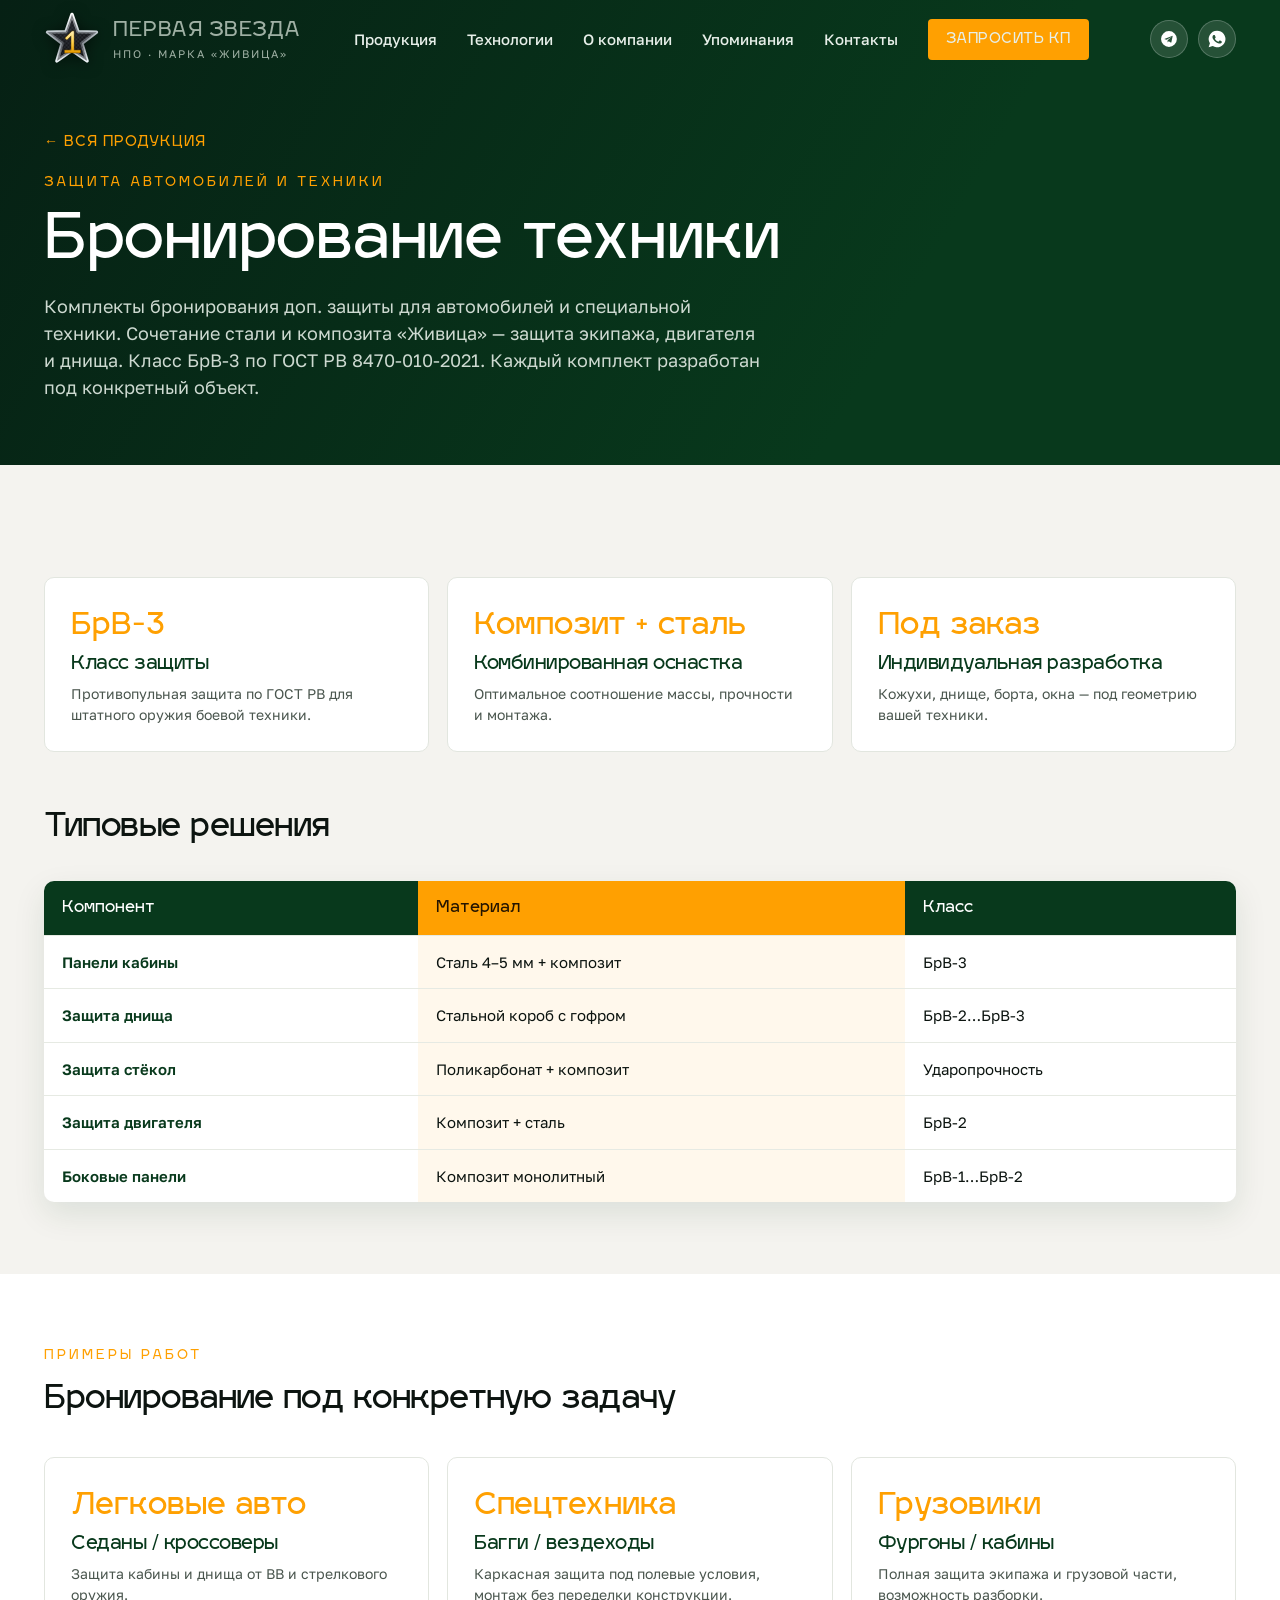
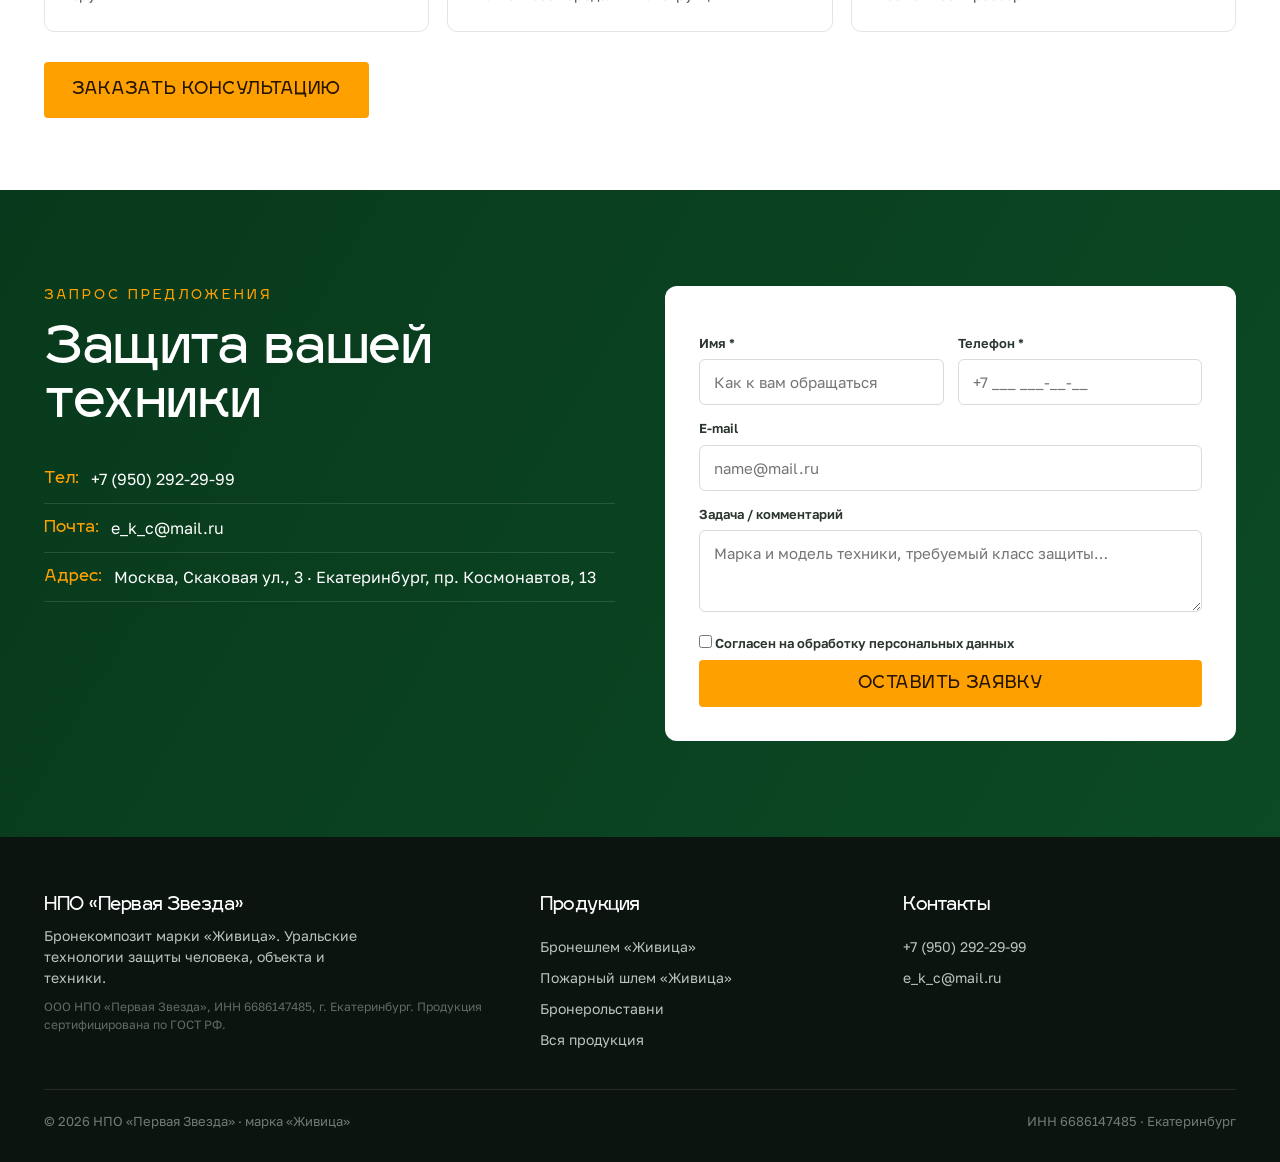
==== armored-vehicles.html @ 96b4d651 "Добавлены вкладки всех продуктов: рольставни, техника, дроны, композит, пресс-формы. Обновлены ссылк" ====
<!doctype html>
<html lang="ru">
<head>
<meta charset="utf-8">
<meta name="viewport" content="width=device-width, initial-scale=1">
<title>Бронирование техники — композит + сталь, класс БрВ-3 | НПО Первая Звезда</title>
<meta name="description" content="Комплекты бронирования техники из композита «Живица» + сталь: защита экипажа, класс БрВ-3 по ГОСТ РВ. Полная защита корпуса и стёкол. Собственное тестирование и монтаж.">
<link rel="shortcut icon" href="img/ab_shlem.png">
<link rel="stylesheet" href="css/site.css">
</head>
<body>

<header id="hdr">
  <div class="wrap nav">
    <a class="brand" href="index.html">
      <svg class="logo" viewBox="0 0 100 100" xmlns="http://www.w3.org/2000/svg">
        <defs>
          <pattern id="carbon" width="7" height="7" patternUnits="userSpaceOnUse"><rect width="7" height="7" fill="#0c0d0f"/><rect width="3.5" height="3.5" fill="#2f323a"/><rect x="3.5" y="3.5" width="3.5" height="3.5" fill="#2f323a"/></pattern>
          <radialGradient id="carbonbg" cx="42%" cy="34%" r="75%"><stop offset="0" stop-color="#33363d"/><stop offset="1" stop-color="#0a0b0d"/></radialGradient>
          <linearGradient id="silver" x1="0" y1="0" x2="0" y2="1"><stop offset="0" stop-color="#fff"/><stop offset=".35" stop-color="#c9d0d6"/><stop offset=".62" stop-color="#878e95"/><stop offset="1" stop-color="#eef3f7"/></linearGradient>
          <linearGradient id="gold" x1="0" y1="0" x2="0" y2="1"><stop offset="0" stop-color="#fff3c0"/><stop offset=".4" stop-color="#ffd24a"/><stop offset=".72" stop-color="#e89c00"/><stop offset="1" stop-color="#9c6500"/></linearGradient>
        </defs>
        <path d="M50 6 L60.9 37 L93.7 37.8 L67.6 57.7 L77 89.2 L50 70.5 L23 89.2 L32.4 57.7 L6.3 37.8 L39.1 37 Z" fill="url(#carbonbg)" stroke="url(#silver)" stroke-width="6" stroke-linejoin="round"/>
        <path d="M50 6 L60.9 37 L93.7 37.8 L67.6 57.7 L77 89.2 L50 70.5 L23 89.2 L32.4 57.7 L6.3 37.8 L39.1 37 Z" fill="url(#carbon)" opacity=".5"/>
        <text x="50" y="75" text-anchor="middle" font-family="'Igra Sans',sans-serif" font-weight="700" font-size="54" fill="url(#gold)" stroke="#5e3f00" stroke-width="0.7">1</text>
      </svg>
      <span><b>ПЕРВАЯ ЗВЕЗДА</b><span>НПО · марка «Живица»</span></span>
    </a>
    <nav class="menu" id="menu">
      <a href="index.html#products">Продукция</a>
      <a href="index.html#usp">Технологии</a>
      <a href="index.html#about">О компании</a>
      <a href="index.html#media">Упоминания</a>
      <a href="#cta">Контакты</a>
      <a href="#cta" class="btn btn-amber" style="padding:10px 18px;font-size:14px">Запросить КП</a>
    </nav>
    <div class="hsocial">
      <a href="https://t.me/Edian1" target="_blank" aria-label="Telegram"><svg viewBox="0 0 24 24"><path fill="currentColor" d="M11.94 2.5a9.5 9.5 0 1 0 0 19 9.5 9.5 0 0 0 0-19Zm4.36 6.53-1.46 6.88c-.11.49-.4.61-.81.38l-2.24-1.65-1.08 1.04c-.12.12-.22.22-.45.22l.16-2.28 4.15-3.75c.18-.16-.04-.25-.28-.09l-5.13 3.23-2.21-.69c-.48-.15-.49-.48.1-.71l8.64-3.33c.4-.15.75.09.62.7Z"/></svg></a>
      <a href="https://wa.me/79502922999" target="_blank" aria-label="WhatsApp"><svg viewBox="0 0 24 24"><path fill="currentColor" d="M12 2a10 10 0 0 0-8.5 15.2L2 22l4.9-1.5A10 10 0 1 0 12 2Zm5.6 14.1c-.24.66-1.4 1.27-1.92 1.3-.49.04-.97.2-3.3-.7-2.78-1.1-4.55-3.9-4.69-4.08-.13-.18-1.12-1.49-1.12-2.84s.71-2.01.96-2.29c.25-.27.55-.34.73-.34.18 0 .37 0 .53.01.17.01.4-.06.62.48.24.58.82 2.02.9 2.17.07.15.12.32.02.5-.1.18-.15.3-.3.46-.15.17-.31.38-.44.5-.14.14-.29.28-.13.55.17.27.74 1.2 1.58 1.95 1.08.96 1.99 1.26 2.27 1.4.27.13.43.11.59-.07.16-.18.68-.79.86-1.06.18-.27.36-.22.6-.13.25.09 1.58.74 1.85.88.27.13.45.2.52.31.07.12.07.66-.17 1.32Z"/></svg></a>
    </div>
    <button class="burger" id="burger"><span></span><span></span><span></span></button>
  </div>
</header>

<section class="phero">
  <div class="wrap">
    <a class="back" href="index.html#products">← Вся продукция</a>
    <div class="eyebrow">Защита автомобилей и техники</div>
    <h1>Бронирование техники</h1>
    <p>Комплекты бронирования доп. защиты для автомобилей и специальной техники. Сочетание стали и композита «Живица» — защита экипажа, двигателя и днища. Класс БрВ-3 по ГОСТ РВ 8470-010-2021. Каждый комплект разработан под конкретный объект.</p>
  </div>
</section>

<section class="psec" style="background:var(--paper)">
  <div class="wrap">
    <div class="feats">
      <div class="feat"><span class="big">БрВ-3</span><h4>Класс защиты</h4><p>Противопульная защита по ГОСТ РВ для штатного оружия боевой техники.</p></div>
      <div class="feat"><span class="big">Композит + сталь</span><h4>Комбинированная оснастка</h4><p>Оптимальное соотношение массы, прочности и монтажа.</p></div>
      <div class="feat"><span class="big">Под заказ</span><h4>Индивидуальная разработка</h4><p>Кожухи, днище, борта, окна — под геометрию вашей техники.</p></div>
    </div>

    <h2 style="margin-top:60px;font-size:32px">Типовые решения</h2>
    <table class="cmp">
      <thead><tr><th>Компонент</th><th class="us">Материал</th><th>Класс</th></tr></thead>
      <tbody>
        <tr><td class="p">Панели кабины</td><td class="us">Сталь 4–5 мм + композит</td><td class="mchs">БрВ-3</td></tr>
        <tr><td class="p">Защита днища</td><td class="us">Стальной короб с гофром</td><td class="mchs">БрВ-2…БрВ-3</td></tr>
        <tr><td class="p">Защита стёкол</td><td class="us">Поликарбонат + композит</td><td class="mchs">Ударопрочность</td></tr>
        <tr><td class="p">Защита двигателя</td><td class="us">Композит + сталь</td><td class="mchs">БрВ-2</td></tr>
        <tr><td class="p">Боковые панели</td><td class="us">Композит монолитный</td><td class="mchs">БрВ-1…БрВ-2</td></tr>
      </tbody>
    </table>
  </div>
</section>

<section class="psec" style="background:#fff">
  <div class="wrap">
    <div class="eyebrow">Примеры работ</div>
    <h2 style="font-size:32px">Бронирование под конкретную задачу</h2>
    <div class="feats">
      <div class="feat"><span class="big">Легковые авто</span><h4>Седаны / кроссоверы</h4><p>Защита кабины и днища от ВВ и стрелкового оружия.</p></div>
      <div class="feat"><span class="big">Спецтехника</span><h4>Багги / вездеходы</h4><p>Каркасная защита под полевые условия, монтаж без переделки конструкции.</p></div>
      <div class="feat"><span class="big">Грузовики</span><h4>Фургоны / кабины</h4><p>Полная защита экипажа и грузовой части, возможность разборки.</p></div>
    </div>
    <div style="margin-top:30px"><a class="btn btn-amber" href="#cta">Заказать консультацию</a></div>
  </div>
</section>

<section class="sec cta" id="cta">
  <div class="wrap cta-grid">
    <div>
      <div class="eyebrow">Запрос предложения</div>
      <h2 style="color:#fff">Защита вашей техники</h2>
      <ul>
        <li><b>Тел:</b> <a href="tel:+79502922999">+7 (950) 292-29-99</a></li>
        <li><b>Почта:</b> <a href="mailto:e_k_c@mail.ru">e_k_c@mail.ru</a></li>
        <li><b>Адрес:</b> Москва, Скаковая ул., 3 · Екатеринбург, пр. Космонавтов, 13</li>
      </ul>
    </div>
    <form class="form" onsubmit="return sendLead(event)">
      <div class="row">
        <div><label>Имя *</label><input name="name" required placeholder="Как к вам обращаться"></div>
        <div><label>Телефон *</label><input name="phone" required placeholder="+7 ___ ___-__-__"></div>
      </div>
      <label>E-mail</label>
      <input type="email" name="email" placeholder="name@mail.ru">
      <input type="hidden" name="product" value="Бронирование техники">
      <label>Задача / комментарий</label>
      <textarea name="msg" rows="3" placeholder="Марка и модель техники, требуемый класс защиты…"></textarea>
      <input type="text" name="website" tabindex="-1" autocomplete="off" aria-hidden="true" style="position:absolute;left:-9999px;width:1px;height:1px;opacity:0">
      <label class="consent"><input type="checkbox" required> Согласен на обработку персональных данных</label>
      <button class="btn btn-amber" style="width:100%;justify-content:center" type="submit">Оставить заявку</button>
    </form>
  </div>
</section>

<footer>
  <div class="wrap">
    <div class="foot-grid">
      <div>
        <h4 style="margin-bottom:10px">НПО «Первая Звезда»</h4>
        <p style="font-size:14px;max-width:320px">Бронекомпозит марки «Живица». Уральские технологии защиты человека, объекта и техники.</p>
        <p class="disclaimer">ООО НПО «Первая Звезда», ИНН 6686147485, г. Екатеринбург. Продукция сертифицирована по ГОСТ РФ.</p>
      </div>
      <div>
        <h4>Продукция</h4>
        <a href="broneshlem.html">Бронешлем «Живица»</a>
        <a href="fire-helmet.html">Пожарный шлем «Живица»</a>
        <a href="rolstavni.html">Бронерольставни</a>
        <a href="index.html#products">Вся продукция</a>
      </div>
      <div>
        <h4>Контакты</h4>
        <a href="tel:+79502922999">+7 (950) 292-29-99</a>
        <a href="mailto:e_k_c@mail.ru">e_k_c@mail.ru</a>
      </div>
    </div>
    <div class="foot-bot"><span>© 2026 НПО «Первая Звезда» · марка «Живица»</span><span>ИНН 6686147485 · Екатеринбург</span></div>
  </div>
</footer>

<script src="js/site.js"></script>
</body>
</html>
---- css/site.css ----
/* ===== ФИРМЕННЫЕ ШРИФТЫ ===== */
@font-face{font-family:'Igra Sans';src:url('../font/IgraSans.otf') format('opentype');font-weight:400 900;font-display:swap}
@font-face{font-family:'Golos';src:url('../font/GolosText-Regular.ttf') format('truetype');font-weight:400;font-display:swap}
@font-face{font-family:'Golos';src:url('../font/GolosText-Medium.ttf') format('truetype');font-weight:500;font-display:swap}
@font-face{font-family:'Golos';src:url('../font/GolosText-SemiBold.ttf') format('truetype');font-weight:600;font-display:swap}
@font-face{font-family:'Golos';src:url('../font/GolosText-Bold.ttf') format('truetype');font-weight:700;font-display:swap}

:root{
  --green:#08391C; --green-2:#0c4a25; --green-3:#1e3427;
  --amber:#ffa001; --sage:#596955;
  --ink:#0c1410; --paper:#f4f3ef; --white:#fff;
  --muted:#9fb0a4;
  --maxw:1240px;
}
*{box-sizing:border-box;margin:0;padding:0}
html{scroll-behavior:smooth}
body{font-family:'Golos',system-ui,sans-serif;color:var(--ink);background:var(--paper);line-height:1.5}
h1,h2,h3,h4,.dis{font-family:'Igra Sans','Golos',sans-serif;font-weight:400;line-height:1.04;letter-spacing:-.5px}
img{max-width:100%;display:block}
a{color:inherit;text-decoration:none}
.wrap{max-width:var(--maxw);margin:0 auto;padding:0 24px}
.amber{color:var(--amber)}
.btn{display:inline-flex;align-items:center;gap:10px;font-family:'Igra Sans',sans-serif;font-size:17px;padding:15px 28px;border-radius:4px;border:0;cursor:pointer;transition:.18s;text-transform:uppercase;letter-spacing:.5px}
.btn-amber{background:var(--amber);color:#241400}
.btn-amber:hover{filter:brightness(1.08);transform:translateY(-2px)}
.btn-ghost{background:transparent;color:var(--white);border:1.5px solid rgba(255,255,255,.35)}
.btn-ghost:hover{border-color:var(--amber);color:var(--amber)}
.btn-dark{background:var(--green);color:#fff}
.btn-dark:hover{background:var(--green-2);transform:translateY(-2px)}
.eyebrow{font-family:'Igra Sans',sans-serif;text-transform:uppercase;letter-spacing:3px;font-size:13px;color:var(--amber);margin-bottom:18px}
.sec{padding:96px 0}
.sec h2{font-size:clamp(30px,4.4vw,52px)}
.lead{font-size:18px;color:#3a463e;max-width:680px}

/* ===== HEADER ===== */
header{position:fixed;top:0;left:0;right:0;z-index:50;background:rgba(8,57,28,.0);transition:.25s}
header.scrolled{background:rgba(7,28,17,.96);backdrop-filter:blur(8px);box-shadow:0 6px 30px rgba(0,0,0,.35)}
.nav{display:flex;align-items:center;justify-content:space-between;height:78px}
.brand{display:flex;align-items:center;gap:13px;color:#fff}
.logo{width:56px;height:56px;display:block;flex:0 0 auto;filter:drop-shadow(0 2px 7px rgba(0,0,0,.55))}
.logo .shine{animation:shineSweep 5s ease-in-out infinite}
@keyframes shineSweep{0%,100%{transform:translateX(-30px)}55%,72%{transform:translateX(95px)}}
.brand b{font-family:'Igra Sans',sans-serif;font-weight:400;font-size:20px;letter-spacing:.5px}
.brand span{display:block;font-size:11px;letter-spacing:2px;color:var(--muted);text-transform:uppercase}
.menu{display:flex;gap:30px;align-items:center}
.menu a{color:#e7efe9;font-size:15px;font-weight:500;transition:.15s}
.menu a:hover{color:var(--amber)}
.burger{display:none;flex-direction:column;gap:5px;background:none;border:0;cursor:pointer;padding:8px}
.burger span{width:26px;height:2px;background:#fff;display:block}
/* соц-иконки (всегда видны) */
.hsocial{display:flex;gap:10px;align-items:center;margin-left:8px}
.hsocial a{width:38px;height:38px;border-radius:50%;background:rgba(255,255,255,.12);border:1px solid rgba(255,255,255,.22);display:flex;align-items:center;justify-content:center;transition:.18s;color:#fff}
.hsocial a:hover{background:var(--amber);border-color:var(--amber);color:#241400}
.hsocial svg{width:20px;height:20px;fill:currentColor;display:block}

/* ===== HERO (главная) ===== */
.hero{position:relative;min-height:100vh;display:flex;align-items:center;color:#fff;
  background:linear-gradient(120deg,rgba(6,26,15,.96) 0%,rgba(8,57,28,.72) 45%,rgba(8,57,28,.25) 100%),url('../img/main_fon.png') center/cover no-repeat,var(--green)}
.hero-grid{display:grid;grid-template-columns:1.1fr .9fr;gap:40px;align-items:center;width:100%;padding-top:90px}
.hero h1{font-size:clamp(40px,6.4vw,82px);margin:14px 0 22px}
.hero h1 em{font-style:normal;color:var(--amber)}
.hero p{font-size:19px;color:#cdd9d0;max-width:520px;margin-bottom:34px}
.hero-cta{display:flex;gap:14px;flex-wrap:wrap}
.hero-shlem{position:relative}
.hero-shlem img{filter:drop-shadow(0 30px 50px rgba(0,0,0,.55));width:100%}
.hero-badges{display:flex;gap:26px;margin-top:46px;flex-wrap:wrap}
.hero-badges div{border-left:2px solid var(--amber);padding-left:14px}
.hero-badges b{font-family:'Igra Sans',sans-serif;font-size:30px;display:block}
.hero-badges small{color:var(--muted);font-size:13px}

/* ===== PAGE HERO (вкладки) ===== */
.phero{background:linear-gradient(120deg,#062014 0%,var(--green) 70%);color:#fff;padding:128px 0 64px}
.phero .back{display:inline-flex;align-items:center;gap:8px;color:var(--amber);font-family:'Igra Sans',sans-serif;font-size:14px;text-transform:uppercase;letter-spacing:1px;margin-bottom:20px}
.phero h1{font-size:clamp(34px,5.2vw,62px)}
.phero p{color:#cdd9d0;font-size:18px;max-width:720px;margin-top:18px}
.psec{padding:72px 0}

/* ===== ПРОДУКТЫ ===== */
.products{background:var(--paper)}
.prod-grid{display:grid;grid-template-columns:repeat(3,1fr);gap:20px;margin-top:48px}
.card{position:relative;border-radius:8px;overflow:hidden;min-height:300px;display:flex;flex-direction:column;justify-content:flex-end;
  background:var(--green);color:#fff;padding:26px;transition:.2s;border:1px solid rgba(0,0,0,.06)}
.card:hover{transform:translateY(-6px);box-shadow:0 24px 50px rgba(8,57,28,.28)}
.card .bg{position:absolute;inset:0;z-index:0;background-size:cover;background-position:center;opacity:.9}
.card .ov{position:absolute;inset:0;z-index:1;background:linear-gradient(180deg,rgba(6,26,15,.15) 0%,rgba(6,26,15,.92) 92%)}
.card>*{position:relative;z-index:2}
.card h3{font-size:25px;margin-bottom:8px}
.card p{font-size:14px;color:#cfdcd2;margin-bottom:16px}
.card .more{font-family:'Igra Sans',sans-serif;color:var(--amber);text-transform:uppercase;letter-spacing:1px;font-size:13px}
.card.soon::after{content:'скоро';position:absolute;top:16px;right:16px;z-index:3;background:var(--amber);color:#241400;font-size:11px;font-weight:700;padding:4px 9px;border-radius:3px;letter-spacing:1px;text-transform:uppercase;font-family:'Golos'}

/* ===== УТП ===== */
.usp{background:var(--green);color:#fff}
.usp-grid{display:grid;grid-template-columns:1fr 1fr;gap:20px;margin-top:48px}
.usp-card{position:relative;background:#0a1a10;border:1px solid rgba(255,255,255,.07);border-top:3px solid var(--amber);border-radius:6px;padding:34px 32px;display:flex;gap:20px;transition:.18s}
.usp-card:hover{background:#0c2014;transform:translateY(-4px)}
.usp-card .ic{flex:0 0 auto;line-height:1;color:var(--amber)}
.usp-card .ic svg{width:34px;height:34px;display:block}
.cic svg{width:26px;height:26px;display:block}
.chan a svg{width:18px;height:18px;display:block;fill:currentColor}
.usp-card .ut h3{font-size:21px;margin-bottom:10px;text-transform:uppercase;letter-spacing:.5px}
.usp-card .ut p{color:#aebcb1;font-size:15px;line-height:1.55}
.usp-card .hl{color:var(--amber);font-weight:600}

/* ===== О КОМПАНИИ / таймлайн ===== */
.about{background:var(--paper)}
.tl{display:grid;grid-template-columns:repeat(4,1fr);gap:18px;margin-top:44px}
.tl div{background:#fff;border-top:3px solid var(--amber);padding:24px;border-radius:6px;box-shadow:0 8px 24px rgba(8,57,28,.06)}
.tl b{font-family:'Igra Sans',sans-serif;font-size:22px;color:var(--green);display:block;margin-bottom:8px}
.tl p{font-size:14px;color:#4a564e}

/* ===== СЕРТИФИКАТЫ ===== */
.partners{background:#fff}
.certs{display:grid;grid-template-columns:repeat(4,1fr);gap:20px;margin-top:44px}
.cert{background:var(--paper);border:1px solid #e2e6df;border-radius:8px;padding:28px;transition:.18s;display:flex;flex-direction:column}
.cert:hover{border-color:var(--amber);transform:translateY(-5px);box-shadow:0 18px 40px rgba(8,57,28,.12)}
.cert .cic{width:54px;height:54px;border-radius:8px;background:var(--green);color:var(--amber);display:flex;align-items:center;justify-content:center;margin-bottom:18px}
.cert h4{font-size:19px;color:var(--green);margin-bottom:8px}
.cert p{font-size:13px;color:#5a665e;flex:1;margin-bottom:14px}
.cert .more{font-family:'Igra Sans';color:var(--amber);font-size:13px;text-transform:uppercase;letter-spacing:.5px}

/* ===== СРАВНЕНИЕ / ТАБЛИЦЫ ===== */
.cmp{width:100%;border-collapse:collapse;margin-top:36px;font-size:15px;background:#fff;border-radius:10px;overflow:hidden;box-shadow:0 12px 32px rgba(8,57,28,.10)}
.cmp th,.cmp td{padding:15px 18px;text-align:left;border-bottom:1px solid #e6eae3;vertical-align:top}
.cmp thead th{background:var(--green);color:#fff;font-family:'Igra Sans',sans-serif;font-weight:400;font-size:16px}
.cmp thead th.us{background:var(--amber);color:#241400}
.cmp td.p{font-weight:600;color:var(--green)}
.cmp td.us{background:#fff8ec}
.cmp tr:last-child td{border-bottom:0}
@media(max-width:640px){.cmp,.cmp thead,.cmp tbody,.cmp th,.cmp td,.cmp tr{display:block}.cmp thead{display:none}.cmp td{border:0;padding:6px 16px}.cmp tr{border-bottom:2px solid #e6eae3;padding:10px 0}.cmp td.p{padding-top:14px;font-size:16px}.cmp td.us::before{content:'Живица: ';color:var(--amber);font-weight:700}.cmp td.mchs::before{content:'Каска МЧС: ';color:#8a958d;font-weight:700}}

/* ===== ВИДЕО / ГАЛЕРЕЯ ===== */
.vrow{display:grid;grid-template-columns:repeat(3,1fr);gap:20px;margin-top:44px}
.vrow.two{grid-template-columns:repeat(2,1fr)}
.vid{margin:0}
.vid video{width:100%;height:460px;object-fit:cover;border-radius:10px;background:#05190e;display:block;box-shadow:0 14px 36px rgba(8,57,28,.16)}
.vid figcaption{font-size:14px;color:#46524a;margin-top:12px;padding-left:14px;border-left:3px solid var(--amber)}
.gal{display:grid;grid-template-columns:repeat(4,1fr);gap:12px;margin-top:30px}
.gal a{display:block;border-radius:8px;overflow:hidden;aspect-ratio:1/1}
.gal img{width:100%;height:100%;object-fit:cover;transition:.25s}
.gal a:hover img{transform:scale(1.06)}

/* ===== СПЕЦИФИКАЦИИ (карточки) ===== */
.feats{display:grid;grid-template-columns:repeat(3,1fr);gap:18px;margin-top:40px}
.feat{background:#fff;border:1px solid #e2e6df;border-radius:10px;padding:26px}
.feat h4{color:var(--green);font-size:19px;margin-bottom:8px}
.feat p{font-size:14px;color:#4a564e}
.feat .big{font-family:'Igra Sans';font-size:30px;color:var(--amber);display:block;margin-bottom:6px}

/* ===== МЕДИА ===== */
.media{background:var(--green-3);color:#fff}
.media-feat{display:grid;grid-template-columns:1.6fr 1fr;gap:0;margin-top:40px;border:1px solid rgba(255,160,1,.4);border-radius:10px;overflow:hidden;transition:.18s}
.media-feat:hover{border-color:var(--amber);box-shadow:0 18px 50px rgba(0,0,0,.35)}
.mf-left{padding:36px;background:rgba(255,255,255,.04)}
.mf-src{font-family:'Igra Sans';color:var(--amber);font-size:13px;letter-spacing:1px;text-transform:uppercase;margin-bottom:12px}
.mf-left h3{font-size:26px;color:#fff;margin-bottom:14px}
.mf-left p{color:#cdd9d0;font-size:15px;margin-bottom:16px}
.mf-left .more{font-family:'Igra Sans';color:var(--amber);font-size:14px;text-transform:uppercase;letter-spacing:.5px}
.mf-right{padding:36px;display:flex;align-items:center;justify-content:center;background:linear-gradient(150deg,var(--green-2),var(--green))}
.mf-quote{font-family:'Igra Sans';font-size:22px;color:#fff;line-height:1.25;border-left:3px solid var(--amber);padding-left:18px}
.media-grid{display:grid;grid-template-columns:repeat(3,1fr);gap:20px;margin-top:20px}
.media-card{background:rgba(255,255,255,.04);border:1px solid rgba(255,255,255,.1);border-radius:8px;padding:28px}
.media-card .tag{font-family:'Igra Sans';color:var(--amber);font-size:12px;letter-spacing:1px;text-transform:uppercase}
.media-card h4{font-size:20px;margin:12px 0}
.media-card p{color:var(--muted);font-size:14px}

/* ===== ФОРМА ===== */
.cta{background:linear-gradient(120deg,var(--green) 0%,var(--green-2) 100%);color:#fff}
.cta-grid{display:grid;grid-template-columns:1fr 1fr;gap:50px;align-items:start}
.form{background:#fff;border-radius:12px;padding:34px;color:var(--ink)}
.form label{display:block;font-size:13px;font-weight:600;margin:14px 0 6px;color:#2a352e}
.form input,.form select,.form textarea{width:100%;padding:13px 14px;border:1.5px solid #d6ddd6;border-radius:6px;font-family:'Golos';font-size:15px}
.form input:focus,.form select:focus,.form textarea:focus{outline:none;border-color:var(--green)}
.form .row{display:grid;grid-template-columns:1fr 1fr;gap:14px}
.consent{display:flex;gap:9px;align-items:flex-start;margin:16px 0;font-size:12px;color:#6a766e}
.consent input{width:auto;margin-top:3px}
.chan{display:flex;gap:12px;margin-top:14px;flex-wrap:wrap}
.chan a{display:inline-flex;align-items:center;gap:8px;font-size:14px;font-weight:600;padding:11px 16px;border-radius:6px;border:1.5px solid rgba(255,255,255,.3);color:#fff}
.chan a:hover{border-color:var(--amber);color:var(--amber)}
.cta ul{list-style:none;margin-top:24px}
.cta ul li{padding:12px 0;border-bottom:1px solid rgba(255,255,255,.12);display:flex;gap:12px;align-items:center;font-size:16px}
.cta ul li b{color:var(--amber);font-family:'Igra Sans'}

/* ===== FOOTER ===== */
footer{background:var(--ink);color:#b9c6bd;padding:60px 0 30px}
.foot-grid{display:grid;grid-template-columns:1.4fr 1fr 1fr;gap:30px;margin-bottom:34px}
footer h4{color:#fff;font-size:18px;margin-bottom:16px}
footer a{display:block;color:#b9c6bd;padding:5px 0;font-size:14px}
footer a:hover{color:var(--amber)}
.foot-bot{border-top:1px solid rgba(255,255,255,.1);padding-top:22px;display:flex;justify-content:space-between;flex-wrap:wrap;gap:10px;font-size:13px;color:#6f7d73}
.disclaimer{font-size:12px;color:#5f6c62;margin-top:10px;max-width:760px}

/* ===== АДАПТИВ ===== */
@media(max-width:980px){
  .hero-grid,.cta-grid,.usp-grid{grid-template-columns:1fr}
  .hero-shlem{display:none}
  .prod-grid,.media-grid,.feats{grid-template-columns:repeat(2,1fr)}
  .tl{grid-template-columns:repeat(2,1fr)}
  .certs{grid-template-columns:repeat(2,1fr)}
  .media-feat{grid-template-columns:1fr}
  .vrow,.vrow.two{grid-template-columns:1fr}
  .vid video{height:auto;aspect-ratio:9/16;max-height:70vh;margin:0 auto;width:auto;max-width:340px}
  .gal{grid-template-columns:repeat(2,1fr)}
  .foot-grid{grid-template-columns:1fr 1fr}
  .menu{display:none;position:absolute;top:78px;left:0;right:0;background:rgba(7,28,17,.99);flex-direction:column;padding:24px;gap:18px}
  .menu.open{display:flex}
  .burger{display:flex}
}
@media(max-width:560px){
  .prod-grid,.feats{grid-template-columns:1fr}
  .tl,.foot-grid,.form .row{grid-template-columns:1fr}
  .sec{padding:64px 0}
}
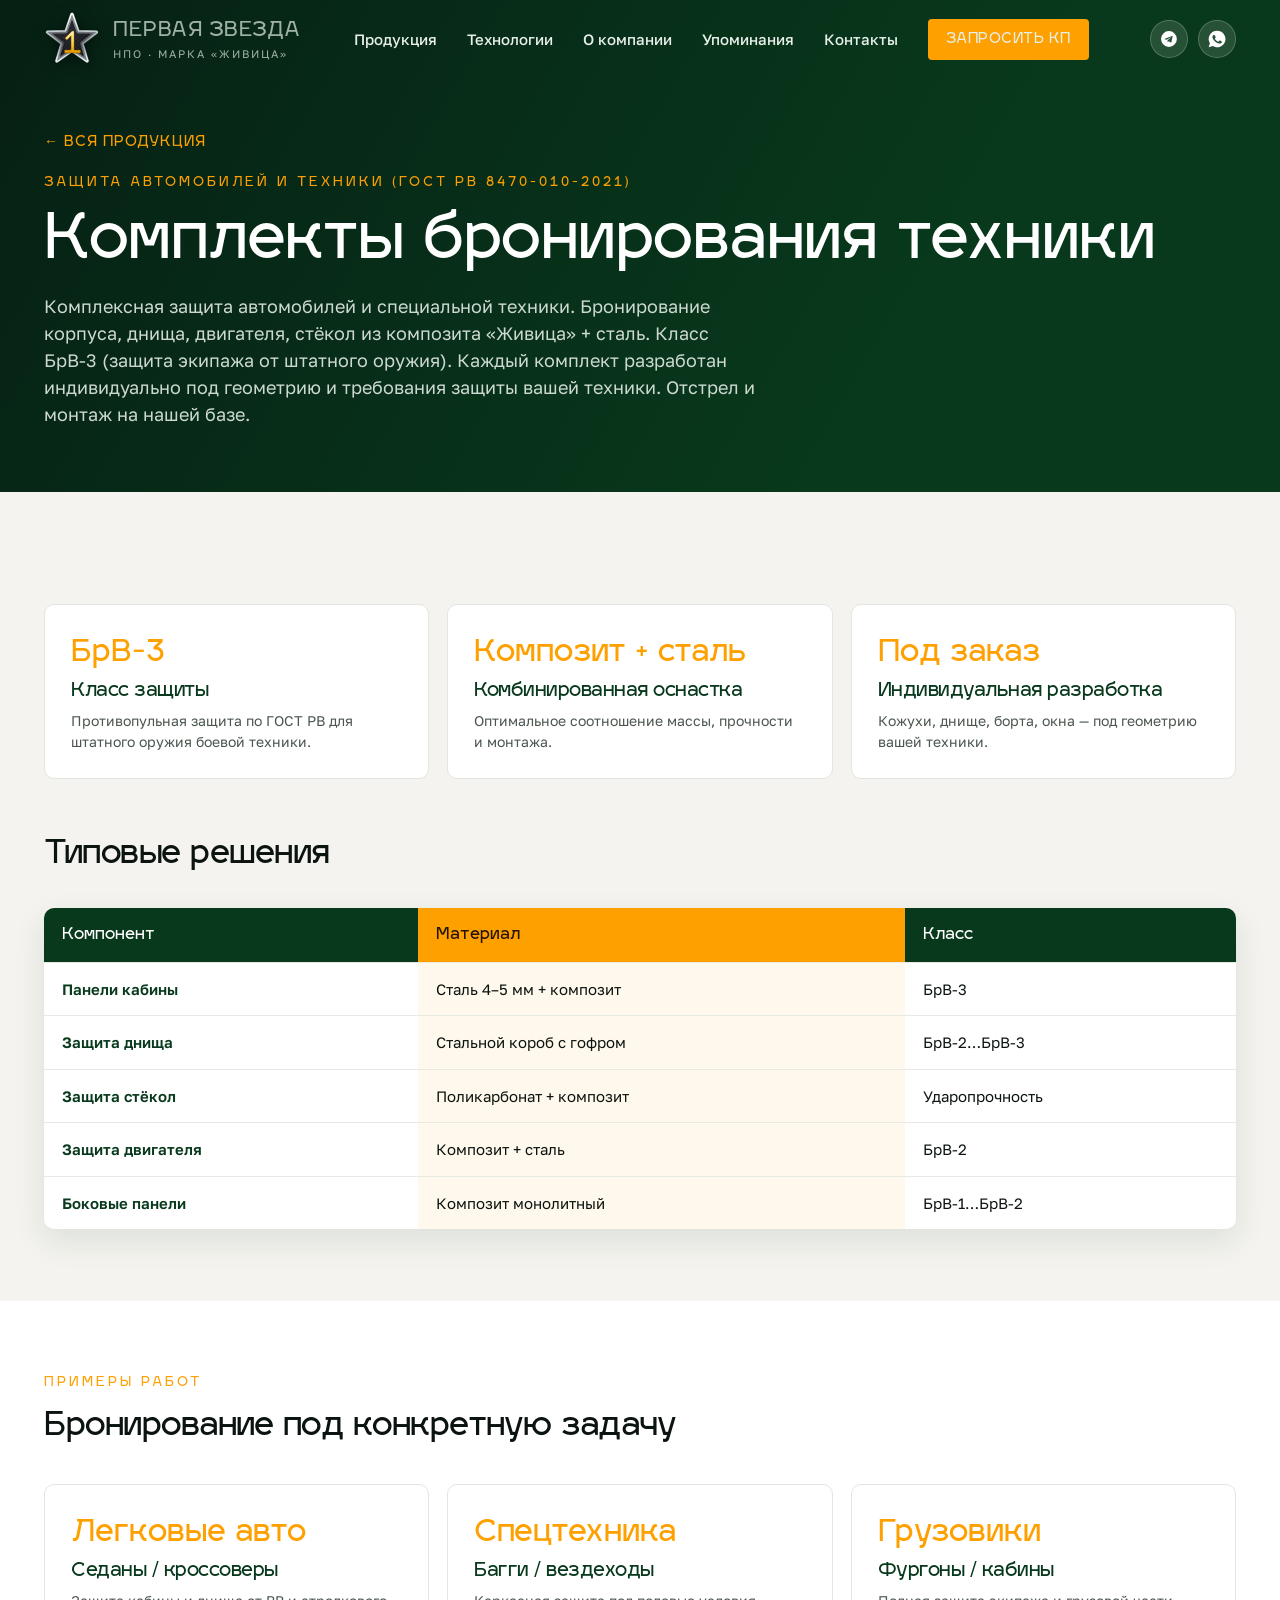
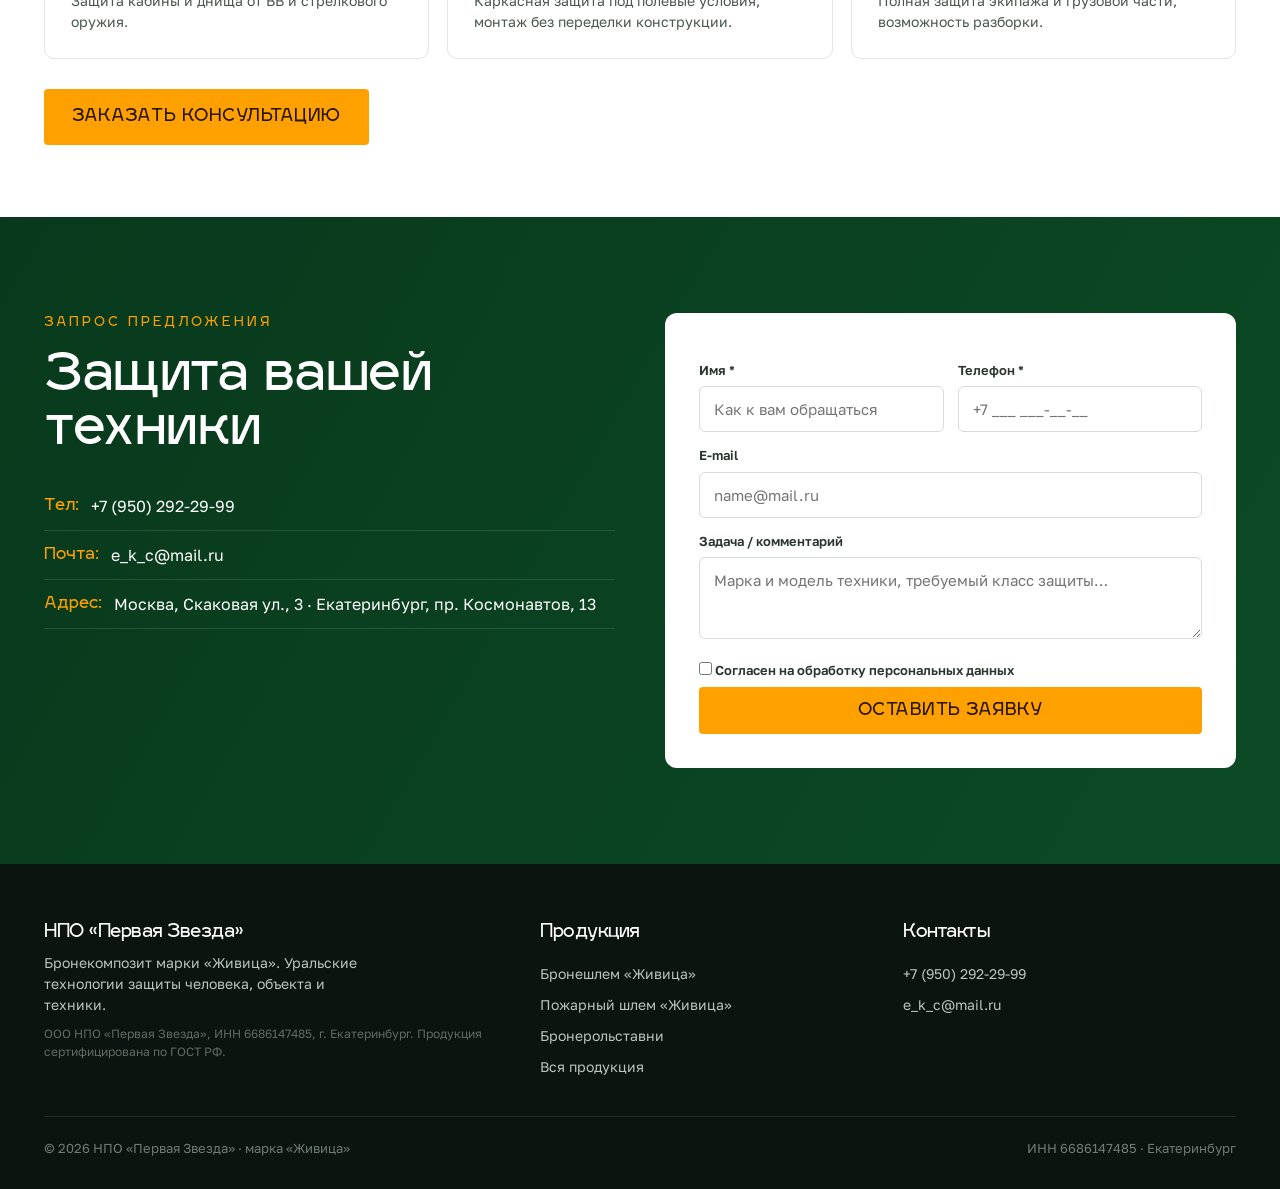
==== commit c3b4ef8a: "Update all product pages with official ГОСТ standards names and technical specifications - fire-helm" ====
--- a/armored-vehicles.html
+++ b/armored-vehicles.html
@@ -3,8 +3,8 @@
 <head>
 <meta charset="utf-8">
 <meta name="viewport" content="width=device-width, initial-scale=1">
-<title>Бронирование техники — композит + сталь, класс БрВ-3 | НПО Первая Звезда</title>
-<meta name="description" content="Комплекты бронирования техники из композита «Живица» + сталь: защита экипажа, класс БрВ-3 по ГОСТ РВ. Полная защита корпуса и стёкол. Собственное тестирование и монтаж.">
+<title>Комплекты бронирования техники — композит + сталь по ГОСТ РВ | НПО Первая Звезда</title>
+<meta name="description" content="Комплекты бронирования техники: защита экипажа класс БрВ-3 по ГОСТ РВ 8470-010-2021. Композит + сталь на корпус, днище, стекла, двигатель. Разработка и монтаж под вашу технику.">
 <link rel="shortcut icon" href="img/ab_shlem.png">
 <link rel="stylesheet" href="css/site.css">
 </head>
@@ -45,9 +45,9 @@
 <section class="phero">
   <div class="wrap">
     <a class="back" href="index.html#products">← Вся продукция</a>
-    <div class="eyebrow">Защита автомобилей и техники</div>
-    <h1>Бронирование техники</h1>
-    <p>Комплекты бронирования доп. защиты для автомобилей и специальной техники. Сочетание стали и композита «Живица» — защита экипажа, двигателя и днища. Класс БрВ-3 по ГОСТ РВ 8470-010-2021. Каждый комплект разработан под конкретный объект.</p>
+    <div class="eyebrow">Защита автомобилей и техники (ГОСТ РВ 8470-010-2021)</div>
+    <h1>Комплекты бронирования техники</h1>
+    <p>Комплексная защита автомобилей и специальной техники. Бронирование корпуса, днища, двигателя, стёкол из композита «Живица» + сталь. Класс БрВ-3 (защита экипажа от штатного оружия). Каждый комплект разработан индивидуально под геометрию и требования защиты вашей техники. Отстрел и монтаж на нашей базе.</p>
   </div>
 </section>
 
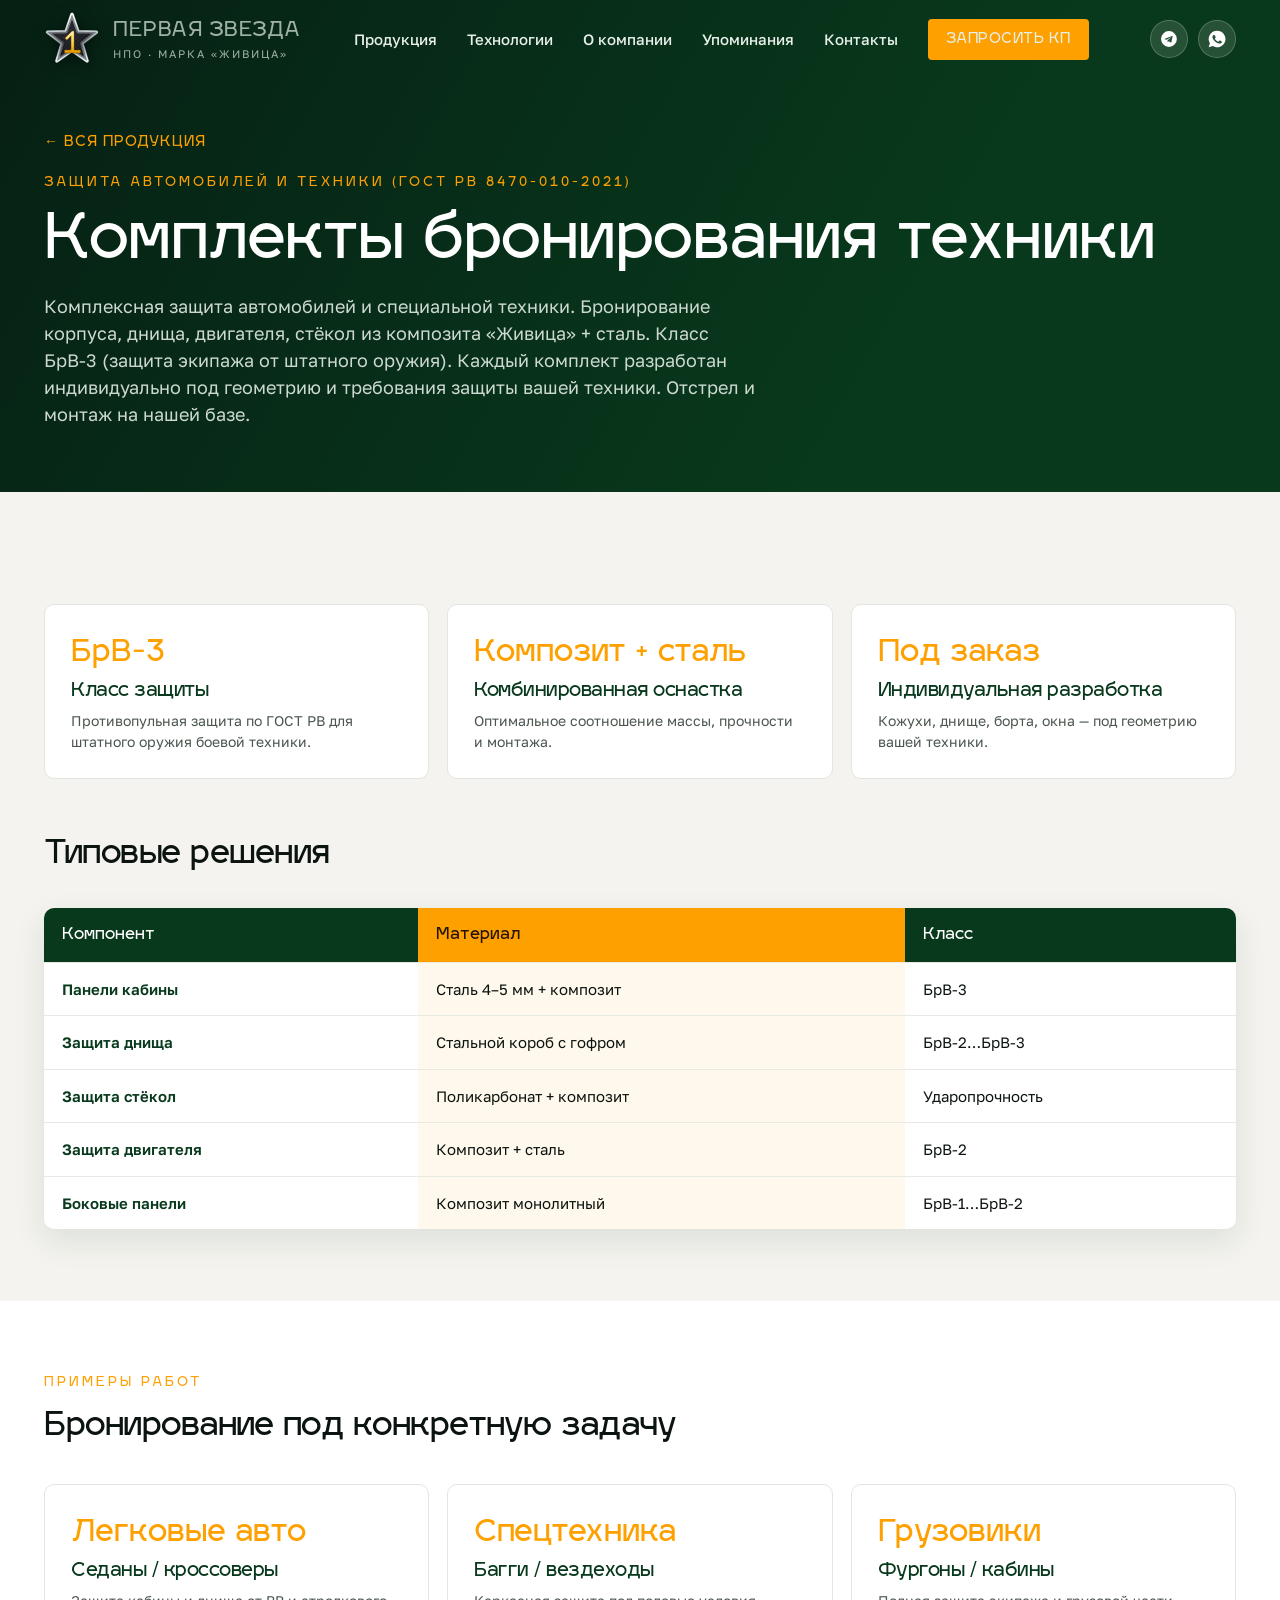
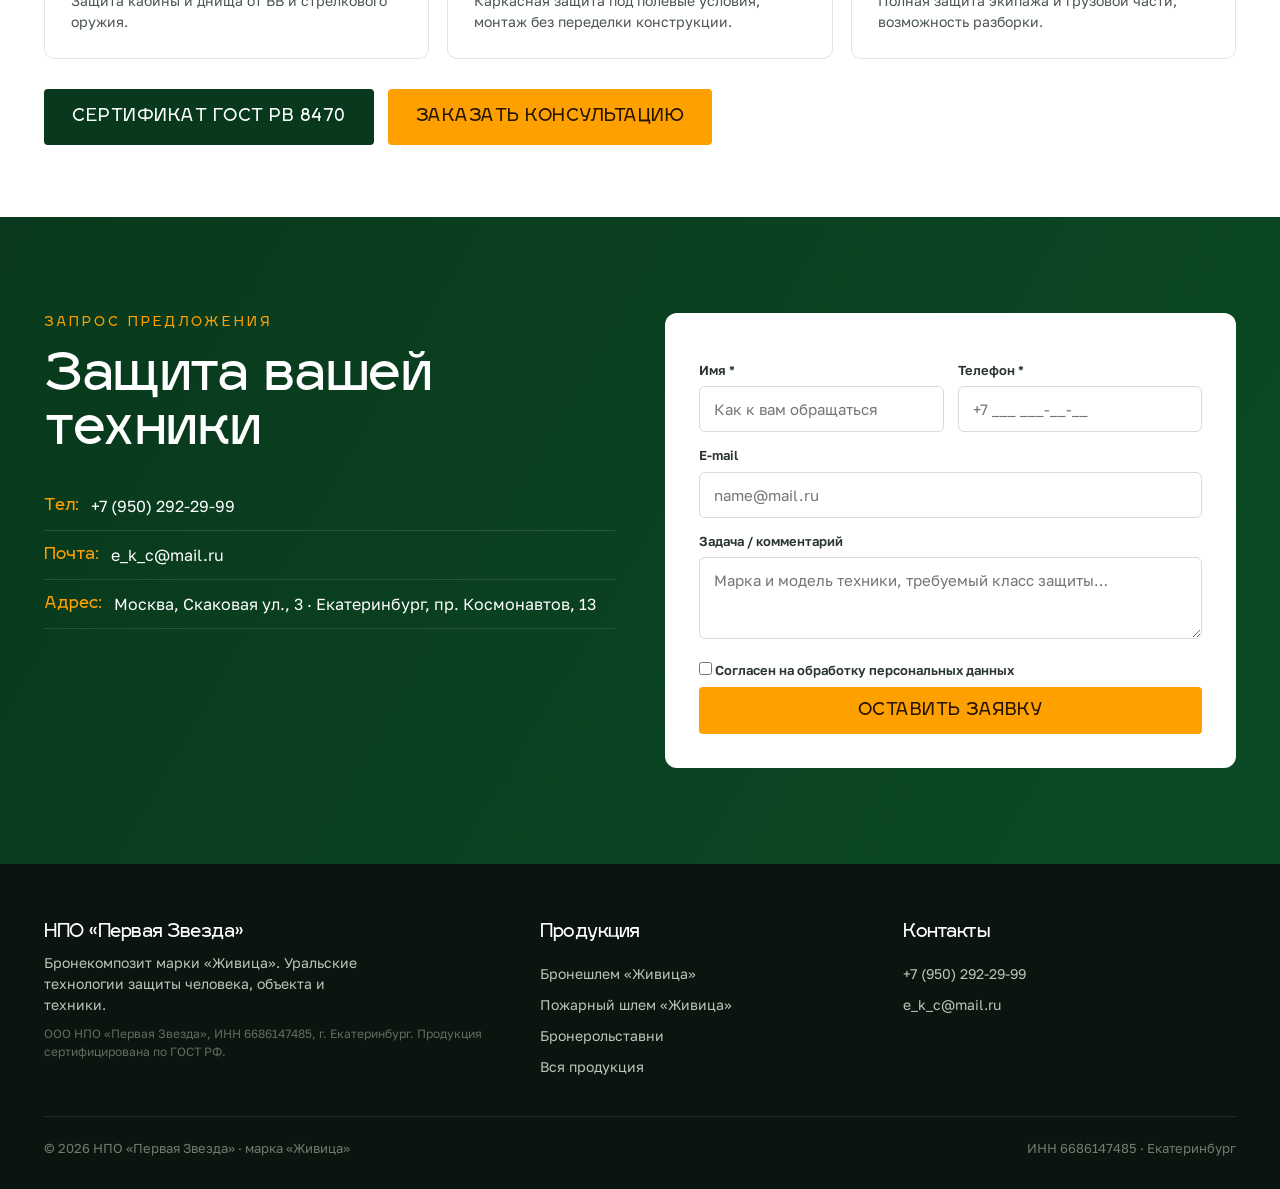
==== commit f9a9a6fe: "Add vessels section, expand composite materials info, add GOST certificates to all products New Feat" ====
--- a/armored-vehicles.html
+++ b/armored-vehicles.html
@@ -82,7 +82,10 @@
       <div class="feat"><span class="big">Спецтехника</span><h4>Багги / вездеходы</h4><p>Каркасная защита под полевые условия, монтаж без переделки конструкции.</p></div>
       <div class="feat"><span class="big">Грузовики</span><h4>Фургоны / кабины</h4><p>Полная защита экипажа и грузовой части, возможность разборки.</p></div>
     </div>
-    <div style="margin-top:30px"><a class="btn btn-amber" href="#cta">Заказать консультацию</a></div>
+    <div style="margin-top:30px;display:flex;gap:14px;flex-wrap:wrap">
+      <a class="btn btn-dark" href="pdf/gost-certificate.pdf" target="_blank">Сертификат ГОСТ РВ 8470</a>
+      <a class="btn btn-amber" href="#cta">Заказать консультацию</a>
+    </div>
   </div>
 </section>
 
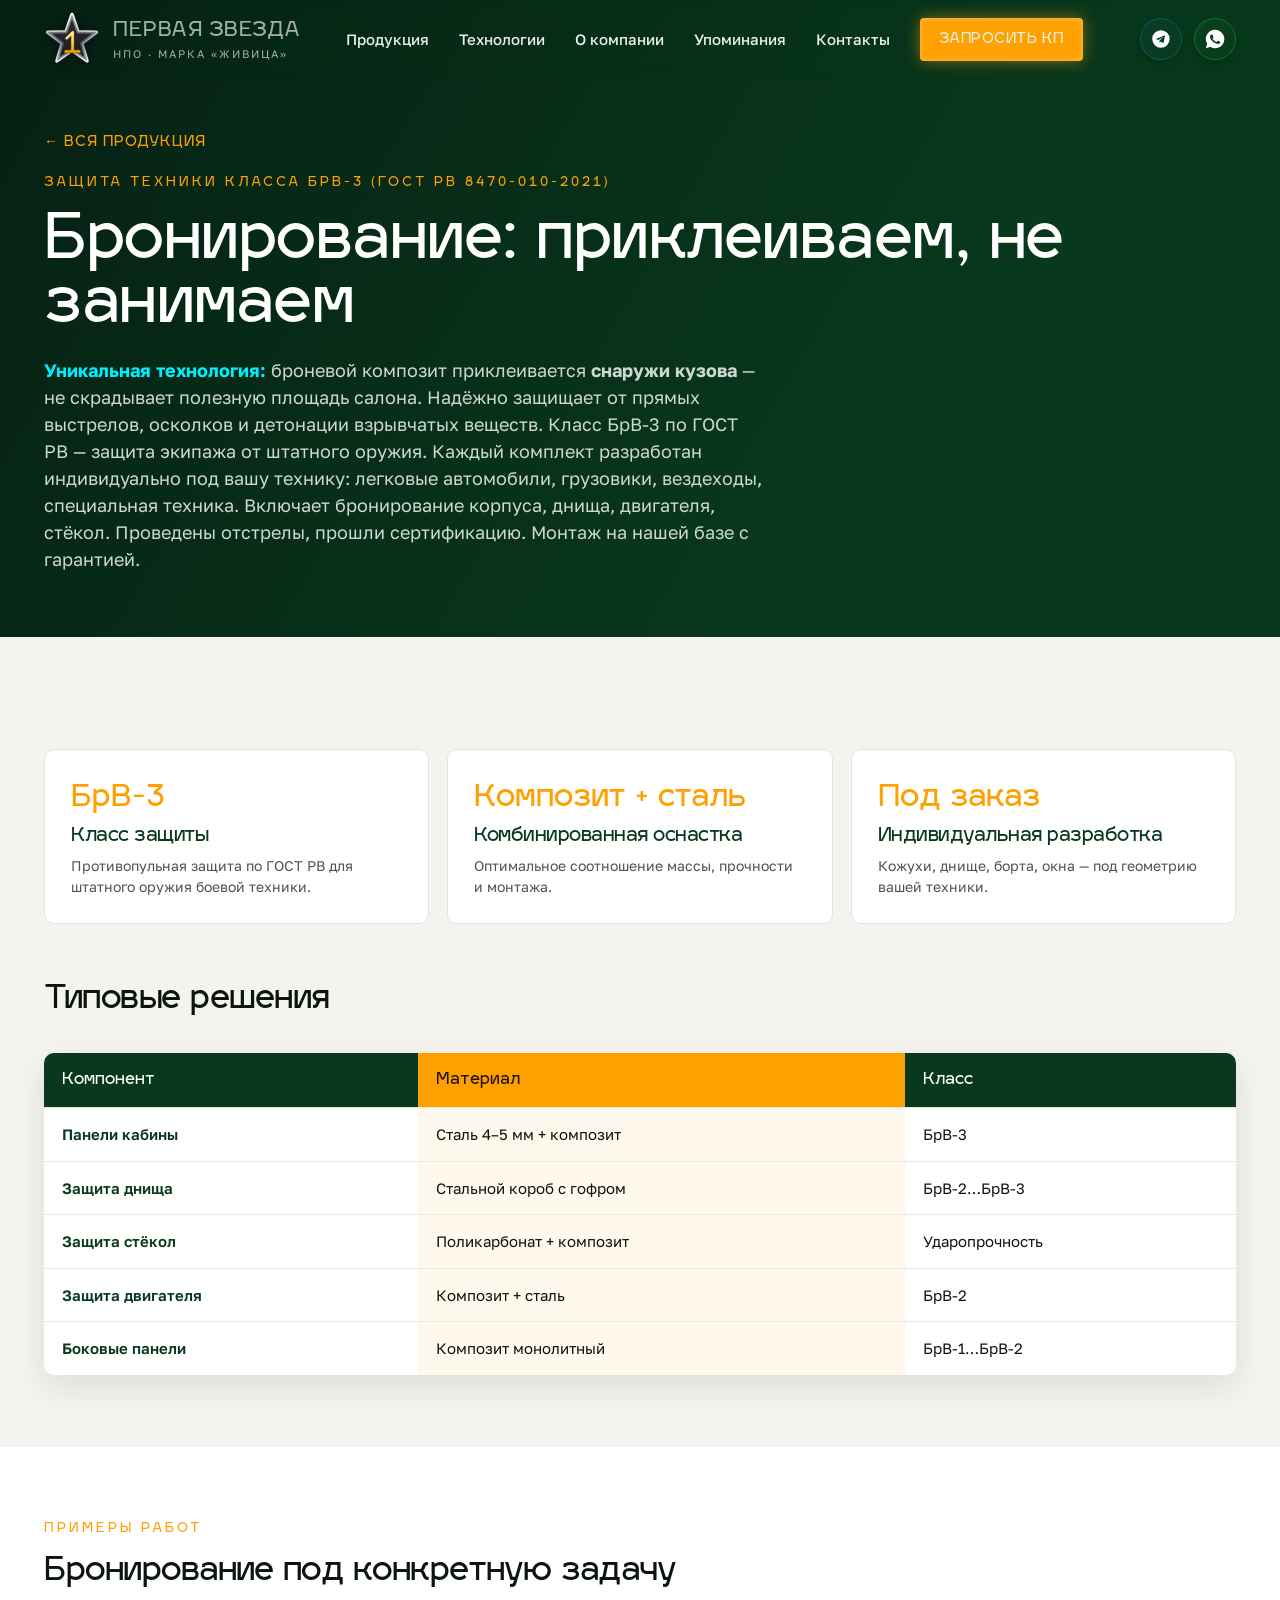
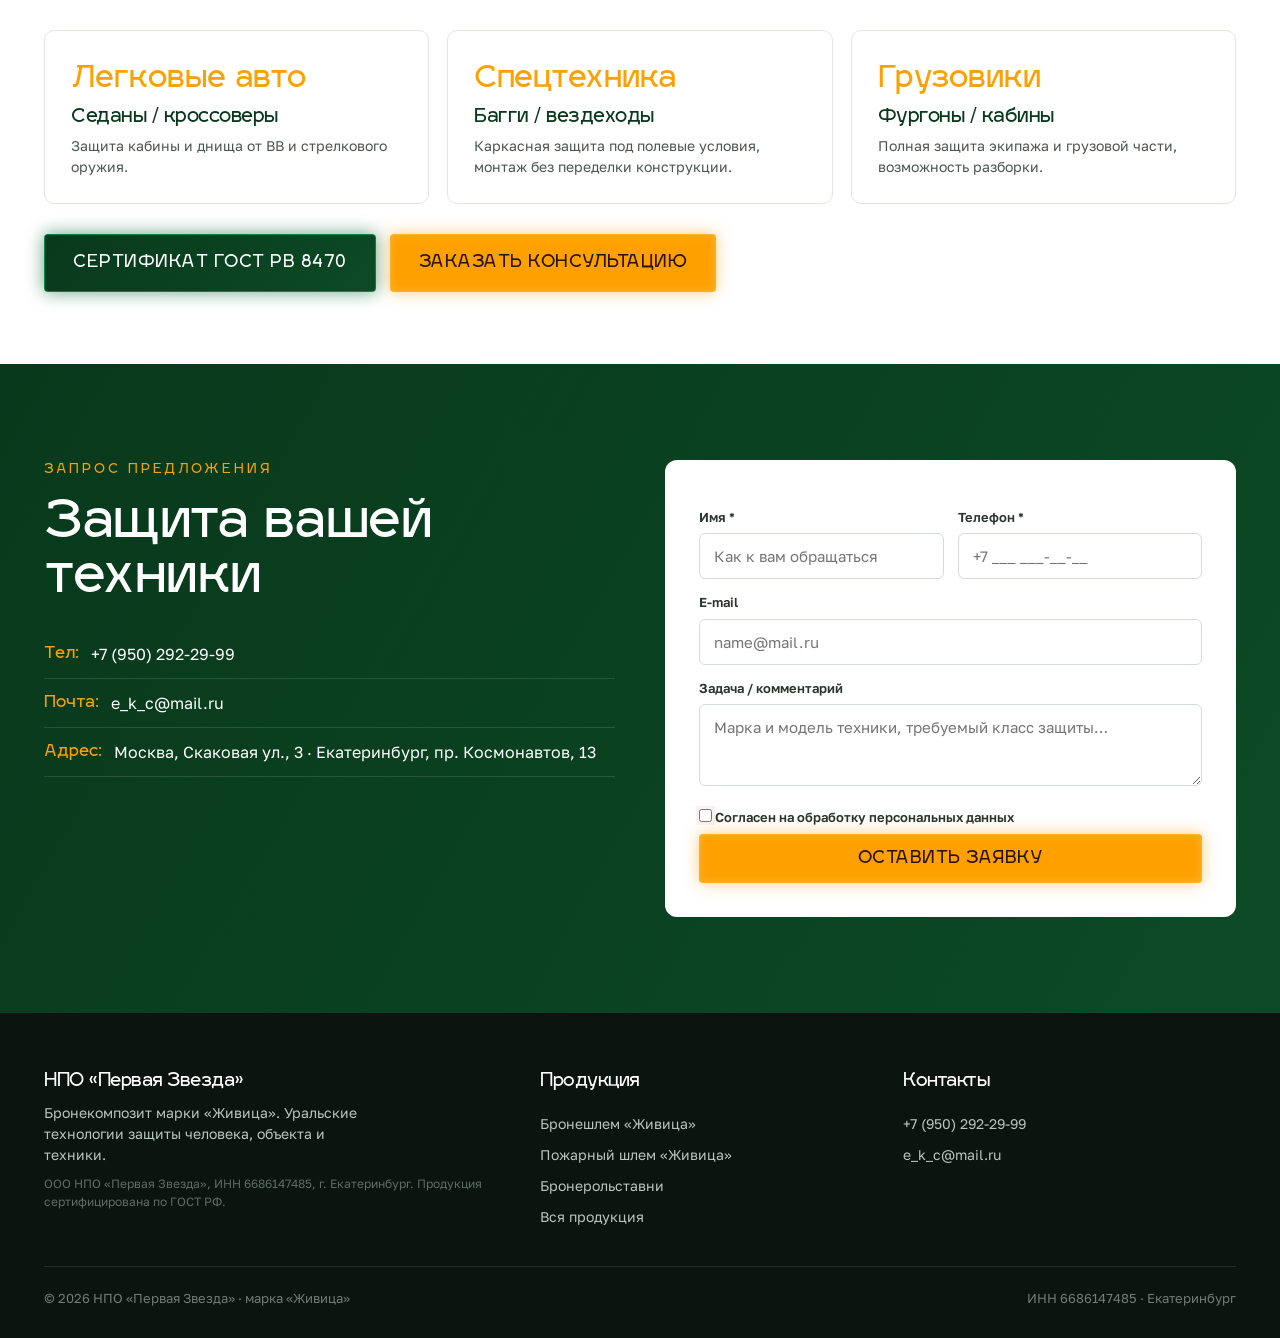
==== commit e260ab53: "Add repair services section with real-world applications Major additions: ✓ Updated armored-vehicles" ====
--- a/armored-vehicles.html
+++ b/armored-vehicles.html
@@ -45,9 +45,9 @@
 <section class="phero">
   <div class="wrap">
     <a class="back" href="index.html#products">← Вся продукция</a>
-    <div class="eyebrow">Защита автомобилей и техники (ГОСТ РВ 8470-010-2021)</div>
-    <h1>Комплекты бронирования техники</h1>
-    <p>Комплексная защита автомобилей и специальной техники. Бронирование корпуса, днища, двигателя, стёкол из композита «Живица» + сталь. Класс БрВ-3 (защита экипажа от штатного оружия). Каждый комплект разработан индивидуально под геометрию и требования защиты вашей техники. Отстрел и монтаж на нашей базе.</p>
+    <div class="eyebrow">Защита техники класса БрВ-3 (ГОСТ РВ 8470-010-2021)</div>
+    <h1>Бронирование: приклеиваем, не занимаем</h1>
+    <p><strong style="color:#00EFFF">Уникальная технология:</strong> броневой композит приклеивается <strong>снаружи кузова</strong> — не скрадывает полезную площадь салона. Надёжно защищает от прямых выстрелов, осколков и детонации взрывчатых веществ. Класс БрВ-3 по ГОСТ РВ — защита экипажа от штатного оружия. Каждый комплект разработан индивидуально под вашу технику: легковые автомобили, грузовики, вездеходы, специальная техника. Включает бронирование корпуса, днища, двигателя, стёкол. Проведены отстрелы, прошли сертификацию. Монтаж на нашей базе с гарантией.</p>
   </div>
 </section>
 
--- a/css/site.css
+++ b/css/site.css
@@ -21,20 +21,22 @@
 .wrap{max-width:var(--maxw);margin:0 auto;padding:0 24px}
 .amber{color:var(--amber)}
 .btn{display:inline-flex;align-items:center;gap:10px;font-family:'Igra Sans',sans-serif;font-size:17px;padding:15px 28px;border-radius:4px;border:0;cursor:pointer;transition:.18s;text-transform:uppercase;letter-spacing:.5px}
-.btn-amber{background:var(--amber);color:#241400}
-.btn-amber:hover{filter:brightness(1.08);transform:translateY(-2px)}
+.btn-amber{background:var(--amber);color:#241400;box-shadow:0 0 15px rgba(255,160,1,.5),inset 0 0 8px rgba(255,255,255,.2);font-weight:600;border:1px solid rgba(255,200,100,.4)}
+.btn-amber:hover{filter:brightness(1.12);transform:translateY(-3px);box-shadow:0 0 28px rgba(255,160,1,.8),inset 0 0 12px rgba(255,255,255,.3)}
 .btn-ghost{background:transparent;color:var(--white);border:1.5px solid rgba(255,255,255,.35)}
 .btn-ghost:hover{border-color:var(--amber);color:var(--amber)}
-.btn-dark{background:var(--green);color:#fff}
-.btn-dark:hover{background:var(--green-2);transform:translateY(-2px)}
+.btn-dark{background:linear-gradient(135deg,var(--green),var(--green-2));color:#fff;box-shadow:0 0 18px rgba(8,100,50,.6);border:1px solid rgba(0,200,120,.5);font-weight:600}
+.btn-dark:hover{background:linear-gradient(135deg,var(--green-2),var(--green));transform:translateY(-3px);box-shadow:0 0 32px rgba(0,200,120,.8),inset 0 0 20px rgba(255,255,255,.15)}
+.btn-neon{background:transparent;color:#00EFFF;border:2px solid #00EFFF;box-shadow:0 0 14px rgba(0,239,255,.6),inset 0 0 12px rgba(0,239,255,.15);font-weight:700;letter-spacing:0.5px}
+.btn-neon:hover{background:rgba(0,239,255,.12);box-shadow:0 0 26px rgba(0,239,255,.9),inset 0 0 26px rgba(0,239,255,.4);transform:translateY(-3px);text-shadow:0 0 10px rgba(0,239,255,.6)}
 .eyebrow{font-family:'Igra Sans',sans-serif;text-transform:uppercase;letter-spacing:3px;font-size:13px;color:var(--amber);margin-bottom:18px}
 .sec{padding:96px 0}
 .sec h2{font-size:clamp(30px,4.4vw,52px)}
 .lead{font-size:18px;color:#3a463e;max-width:680px}
 
 /* ===== HEADER ===== */
-header{position:fixed;top:0;left:0;right:0;z-index:50;background:rgba(8,57,28,.0);transition:.25s}
-header.scrolled{background:rgba(7,28,17,.96);backdrop-filter:blur(8px);box-shadow:0 6px 30px rgba(0,0,0,.35)}
+header{position:fixed;top:0;left:0;right:0;z-index:50;background:rgba(8,57,28,.02);transition:.25s;backdrop-filter:blur(4px)}
+header.scrolled{background:rgba(7,28,17,.98);backdrop-filter:blur(12px);box-shadow:0 8px 40px rgba(0,0,0,.45);border-bottom:1px solid rgba(0,200,120,.15)}
 .nav{display:flex;align-items:center;justify-content:space-between;height:78px}
 .brand{display:flex;align-items:center;gap:13px;color:#fff}
 .logo{width:56px;height:56px;display:block;flex:0 0 auto;filter:drop-shadow(0 2px 7px rgba(0,0,0,.55))}
@@ -45,13 +47,27 @@
 .menu{display:flex;gap:30px;align-items:center}
 .menu a{color:#e7efe9;font-size:15px;font-weight:500;transition:.15s}
 .menu a:hover{color:var(--amber)}
+/* Выпадающее меню продуктов */
+.menu-dropdown{position:relative}
+.menu-dropdown>a{display:flex;align-items:center;gap:6px}
+.menu-dropdown>a::after{content:'▼';font-size:10px;transition:.2s}
+.menu-dropdown:hover>a::after{transform:rotate(180deg)}
+.submenu{position:absolute;top:100%;left:0;background:rgba(8,57,28,.98);backdrop-filter:blur(12px);border:1px solid rgba(0,150,255,.3);border-radius:6px;min-width:250px;margin-top:8px;padding:12px 0;z-index:100;opacity:0;pointer-events:none;transform:translateY(-8px);transition:.2s}
+.menu-dropdown:hover .submenu{opacity:1;pointer-events:auto;transform:translateY(0)}
+.submenu a{display:block;padding:10px 18px;color:#cdd9d0;font-size:14px;transition:.15s;border-left:3px solid transparent}
+.submenu a:hover{background:rgba(0,150,255,.15);color:var(--amber);border-left-color:var(--amber)}
 .burger{display:none;flex-direction:column;gap:5px;background:none;border:0;cursor:pointer;padding:8px}
 .burger span{width:26px;height:2px;background:#fff;display:block}
 /* соц-иконки (всегда видны) */
-.hsocial{display:flex;gap:10px;align-items:center;margin-left:8px}
-.hsocial a{width:38px;height:38px;border-radius:50%;background:rgba(255,255,255,.12);border:1px solid rgba(255,255,255,.22);display:flex;align-items:center;justify-content:center;transition:.18s;color:#fff}
-.hsocial a:hover{background:var(--amber);border-color:var(--amber);color:#241400}
-.hsocial svg{width:20px;height:20px;fill:currentColor;display:block}
+.hsocial{display:flex;gap:12px;align-items:center;margin-left:12px}
+.hsocial a{width:42px;height:42px;border-radius:50%;background:linear-gradient(135deg,rgba(255,255,255,.08),rgba(255,255,255,.02));border:1.5px solid rgba(255,255,255,.25);display:flex;align-items:center;justify-content:center;transition:.2s ease;color:#fff;box-shadow:0 4px 12px rgba(0,0,0,.2);position:relative;overflow:hidden}
+.hsocial a::before{content:'';position:absolute;inset:0;background:linear-gradient(45deg,transparent,rgba(255,255,255,.1),transparent);transform:translateX(-100%);animation:shimmer 3s infinite}
+@keyframes shimmer{100%{transform:translateX(100%)}}
+.hsocial a[href*="t.me"]{border-color:rgba(0,136,204,.4);background:linear-gradient(135deg,rgba(0,136,204,.08),rgba(0,136,204,.02))}
+.hsocial a[href*="t.me"]:hover{background:linear-gradient(135deg,#0088cc,#0066aa);border-color:#00EFFF;box-shadow:0 0 20px rgba(0,136,204,.6),0 4px 12px rgba(0,0,0,.3);transform:translateY(-2px)}
+.hsocial a[href*="wa.me"]{border-color:rgba(34,177,76,.4);background:linear-gradient(135deg,rgba(34,177,76,.08),rgba(34,177,76,.02))}
+.hsocial a[href*="wa.me"]:hover{background:linear-gradient(135deg,#22b14c,#1a8c3a);border-color:#00EFFF;box-shadow:0 0 20px rgba(34,177,76,.6),0 4px 12px rgba(0,0,0,.3);transform:translateY(-2px)}
+.hsocial svg{width:22px;height:22px;fill:currentColor;display:block;position:relative;z-index:1}
 
 /* ===== HERO (главная) ===== */
 .hero{position:relative;min-height:100vh;display:flex;align-items:center;color:#fff;
@@ -84,9 +100,11 @@
 .card .bg{position:absolute;inset:0;z-index:0;background-size:cover;background-position:center;opacity:.9}
 .card .ov{position:absolute;inset:0;z-index:1;background:linear-gradient(180deg,rgba(6,26,15,.15) 0%,rgba(6,26,15,.92) 92%)}
 .card>*{position:relative;z-index:2}
-.card h3{font-size:25px;margin-bottom:8px}
-.card p{font-size:14px;color:#cfdcd2;margin-bottom:16px}
-.card .more{font-family:'Igra Sans',sans-serif;color:var(--amber);text-transform:uppercase;letter-spacing:1px;font-size:13px}
+.card-icon{animation:float 3s ease-in-out infinite}
+@keyframes float{0%,100%{transform:translateY(0px)}50%{transform:translateY(-8px)}}
+.card h3{font-size:25px;margin-bottom:8px;text-shadow:0 2px 8px rgba(0,0,0,.3)}
+.card p{font-size:14px;color:#cfdcd2;margin-bottom:16px;text-shadow:0 1px 4px rgba(0,0,0,.2)}
+.card .more{font-family:'Igra Sans',sans-serif;color:var(--amber);text-transform:uppercase;letter-spacing:1px;font-size:13px;text-shadow:0 1px 3px rgba(0,0,0,.2)}
 .card.soon::after{content:'скоро';position:absolute;top:16px;right:16px;z-index:3;background:var(--amber);color:#241400;font-size:11px;font-weight:700;padding:4px 9px;border-radius:3px;letter-spacing:1px;text-transform:uppercase;font-family:'Golos'}
 
 /* ===== УТП ===== */
@@ -94,8 +112,18 @@
 .usp-grid{display:grid;grid-template-columns:1fr 1fr;gap:20px;margin-top:48px}
 .usp-card{position:relative;background:#0a1a10;border:1px solid rgba(255,255,255,.07);border-top:3px solid var(--amber);border-radius:6px;padding:34px 32px;display:flex;gap:20px;transition:.18s}
 .usp-card:hover{background:#0c2014;transform:translateY(-4px)}
-.usp-card .ic{flex:0 0 auto;line-height:1;color:var(--amber)}
-.usp-card .ic svg{width:34px;height:34px;display:block}
+.usp-card .ic{flex:0 0 auto;line-height:1;width:52px;height:52px;border-radius:50%;display:flex;align-items:center;justify-content:center;position:relative;overflow:hidden;transition:.3s;color:#fff}
+.usp-card .ic::before{content:'';position:absolute;inset:0;background:linear-gradient(45deg,transparent,rgba(255,255,255,.2),transparent);transform:translateX(-100%);animation:shimmer 3s infinite}
+@keyframes shimmer{100%{transform:translateX(100%)}}
+.usp-card .ic svg{width:28px;height:28px;display:block;position:relative;z-index:1;filter:drop-shadow(0 2px 4px rgba(0,0,0,.2))}
+.usp-card:nth-child(1) .ic{background:linear-gradient(135deg,#6366f1,#8b5cf6);border:1.5px solid rgba(99,102,241,.5)}
+.usp-card:nth-child(1) .ic:hover{box-shadow:0 0 20px rgba(99,102,241,.6),0 0 40px rgba(139,92,246,.4)}
+.usp-card:nth-child(2) .ic{background:linear-gradient(135deg,#ec4899,#f43f5e);border:1.5px solid rgba(236,72,153,.5)}
+.usp-card:nth-child(2) .ic:hover{box-shadow:0 0 20px rgba(236,72,153,.6),0 0 40px rgba(244,63,94,.4)}
+.usp-card:nth-child(3) .ic{background:linear-gradient(135deg,#06b6d4,#0891b2);border:1.5px solid rgba(6,182,212,.5)}
+.usp-card:nth-child(3) .ic:hover{box-shadow:0 0 20px rgba(6,182,212,.6),0 0 40px rgba(8,145,178,.4)}
+.usp-card:nth-child(4) .ic{background:linear-gradient(135deg,#f97316,#ea580c);border:1.5px solid rgba(249,115,22,.5)}
+.usp-card:nth-child(4) .ic:hover{box-shadow:0 0 20px rgba(249,115,22,.6),0 0 40px rgba(234,88,12,.4)}
 .cic svg{width:26px;height:26px;display:block}
 .chan a svg{width:18px;height:18px;display:block;fill:currentColor}
 .usp-card .ut h3{font-size:21px;margin-bottom:10px;text-transform:uppercase;letter-spacing:.5px}
@@ -105,7 +133,17 @@
 /* ===== О КОМПАНИИ / таймлайн ===== */
 .about{background:var(--paper)}
 .tl{display:grid;grid-template-columns:repeat(4,1fr);gap:18px;margin-top:44px}
-.tl div{background:#fff;border-top:3px solid var(--amber);padding:24px;border-radius:6px;box-shadow:0 8px 24px rgba(8,57,28,.06)}
+.tl div{background:#fff;border-top:4px solid;padding:24px;border-radius:8px;box-shadow:0 8px 24px rgba(8,57,28,.08);position:relative;transition:.2s}
+.tl div:hover{transform:translateY(-4px);box-shadow:0 12px 32px rgba(8,57,28,.12)}
+.tl div::before{content:'';position:absolute;top:-12px;left:12px;width:24px;height:24px;border-radius:50%;background:#fff;border:2px solid;display:flex;align-items:center;justify-content:center}
+.tl div:nth-child(1){border-top-color:#3b82f6}
+.tl div:nth-child(1)::before{border-color:#3b82f6;background:linear-gradient(135deg,#3b82f6,#2563eb);box-shadow:0 0 12px rgba(59,130,246,.4)}
+.tl div:nth-child(2){border-top-color:#10b981}
+.tl div:nth-child(2)::before{border-color:#10b981;background:linear-gradient(135deg,#10b981,#059669);box-shadow:0 0 12px rgba(16,185,129,.4)}
+.tl div:nth-child(3){border-top-color:#f59e0b}
+.tl div:nth-child(3)::before{border-color:#f59e0b;background:linear-gradient(135deg,#f59e0b,#d97706);box-shadow:0 0 12px rgba(245,158,11,.4)}
+.tl div:nth-child(4){border-top-color:#8b5cf6}
+.tl div:nth-child(4)::before{border-color:#8b5cf6;background:linear-gradient(135deg,#8b5cf6,#7c3aed);box-shadow:0 0 12px rgba(139,92,246,.4)}
 .tl b{font-family:'Igra Sans',sans-serif;font-size:22px;color:var(--green);display:block;margin-bottom:8px}
 .tl p{font-size:14px;color:#4a564e}
 
@@ -114,7 +152,16 @@
 .certs{display:grid;grid-template-columns:repeat(4,1fr);gap:20px;margin-top:44px}
 .cert{background:var(--paper);border:1px solid #e2e6df;border-radius:8px;padding:28px;transition:.18s;display:flex;flex-direction:column}
 .cert:hover{border-color:var(--amber);transform:translateY(-5px);box-shadow:0 18px 40px rgba(8,57,28,.12)}
-.cert .cic{width:54px;height:54px;border-radius:8px;background:var(--green);color:var(--amber);display:flex;align-items:center;justify-content:center;margin-bottom:18px}
+.cert .cic{width:54px;height:54px;border-radius:50%;display:flex;align-items:center;justify-content:center;margin-bottom:18px;font-weight:600;color:#fff;position:relative;overflow:hidden;transition:.3s;border:1.5px solid rgba(255,255,255,.3)}
+.cert .cic::before{content:'';position:absolute;inset:0;background:linear-gradient(45deg,transparent,rgba(255,255,255,.2),transparent);transform:translateX(-100%);animation:shimmer 3s infinite}
+.cert:nth-child(1) .cic{background:linear-gradient(135deg,#3b82f6,#2563eb)}
+.cert:nth-child(1) .cic:hover{box-shadow:0 0 16px rgba(59,130,246,.5)}
+.cert:nth-child(2) .cic{background:linear-gradient(135deg,#10b981,#059669)}
+.cert:nth-child(2) .cic:hover{box-shadow:0 0 16px rgba(16,185,129,.5)}
+.cert:nth-child(3) .cic{background:linear-gradient(135deg,#f59e0b,#d97706)}
+.cert:nth-child(3) .cic:hover{box-shadow:0 0 16px rgba(245,158,11,.5)}
+.cert:nth-child(4) .cic{background:linear-gradient(135deg,#8b5cf6,#7c3aed)}
+.cert:nth-child(4) .cic:hover{box-shadow:0 0 16px rgba(139,92,246,.5)}
 .cert h4{font-size:19px;color:var(--green);margin-bottom:8px}
 .cert p{font-size:13px;color:#5a665e;flex:1;margin-bottom:14px}
 .cert .more{font-family:'Igra Sans';color:var(--amber);font-size:13px;text-transform:uppercase;letter-spacing:.5px}
@@ -169,8 +216,15 @@
 .cta-grid{display:grid;grid-template-columns:1fr 1fr;gap:50px;align-items:start}
 .form{background:#fff;border-radius:12px;padding:34px;color:var(--ink)}
 .form label{display:block;font-size:13px;font-weight:600;margin:14px 0 6px;color:#2a352e}
-.form input,.form select,.form textarea{width:100%;padding:13px 14px;border:1.5px solid #d6ddd6;border-radius:6px;font-family:'Golos';font-size:15px}
-.form input:focus,.form select:focus,.form textarea:focus{outline:none;border-color:var(--green)}
+.form input,.form select,.form textarea{width:100%;padding:13px 14px;border:1.5px solid #d6ddd6;border-radius:6px;font-family:'Golos';font-size:15px;transition:.2s;background:#fff}
+.form input:focus,.form select:focus,.form textarea:focus{outline:none;border-color:var(--green);box-shadow:0 0 0 3px rgba(8,57,28,.08);background:#fafafa}
+.form input:invalid:not(:placeholder-shown),.form textarea:invalid:not(:placeholder-shown){border-color:#ef4444;box-shadow:0 0 0 3px rgba(239,68,68,.08)}
+.form input:valid:not(:placeholder-shown),.form textarea:valid:not(:placeholder-shown){border-color:#10b981;box-shadow:0 0 0 3px rgba(16,185,129,.08)}
+.form-group.error input,.form-group.error textarea{border-color:#ef4444}
+.form-error{font-size:12px;color:#ef4444;margin-top:4px;display:none}
+.form-group.error .form-error{display:block}
+.form-success-msg{font-size:13px;color:#10b981;margin:12px 0;padding:10px 12px;background:rgba(16,185,129,.08);border-left:3px solid #10b981;border-radius:4px;display:none}
+.form-success-msg.show{display:block}
 .form .row{display:grid;grid-template-columns:1fr 1fr;gap:14px}
 .consent{display:flex;gap:9px;align-items:flex-start;margin:16px 0;font-size:12px;color:#6a766e}
 .consent input{width:auto;margin-top:3px}
